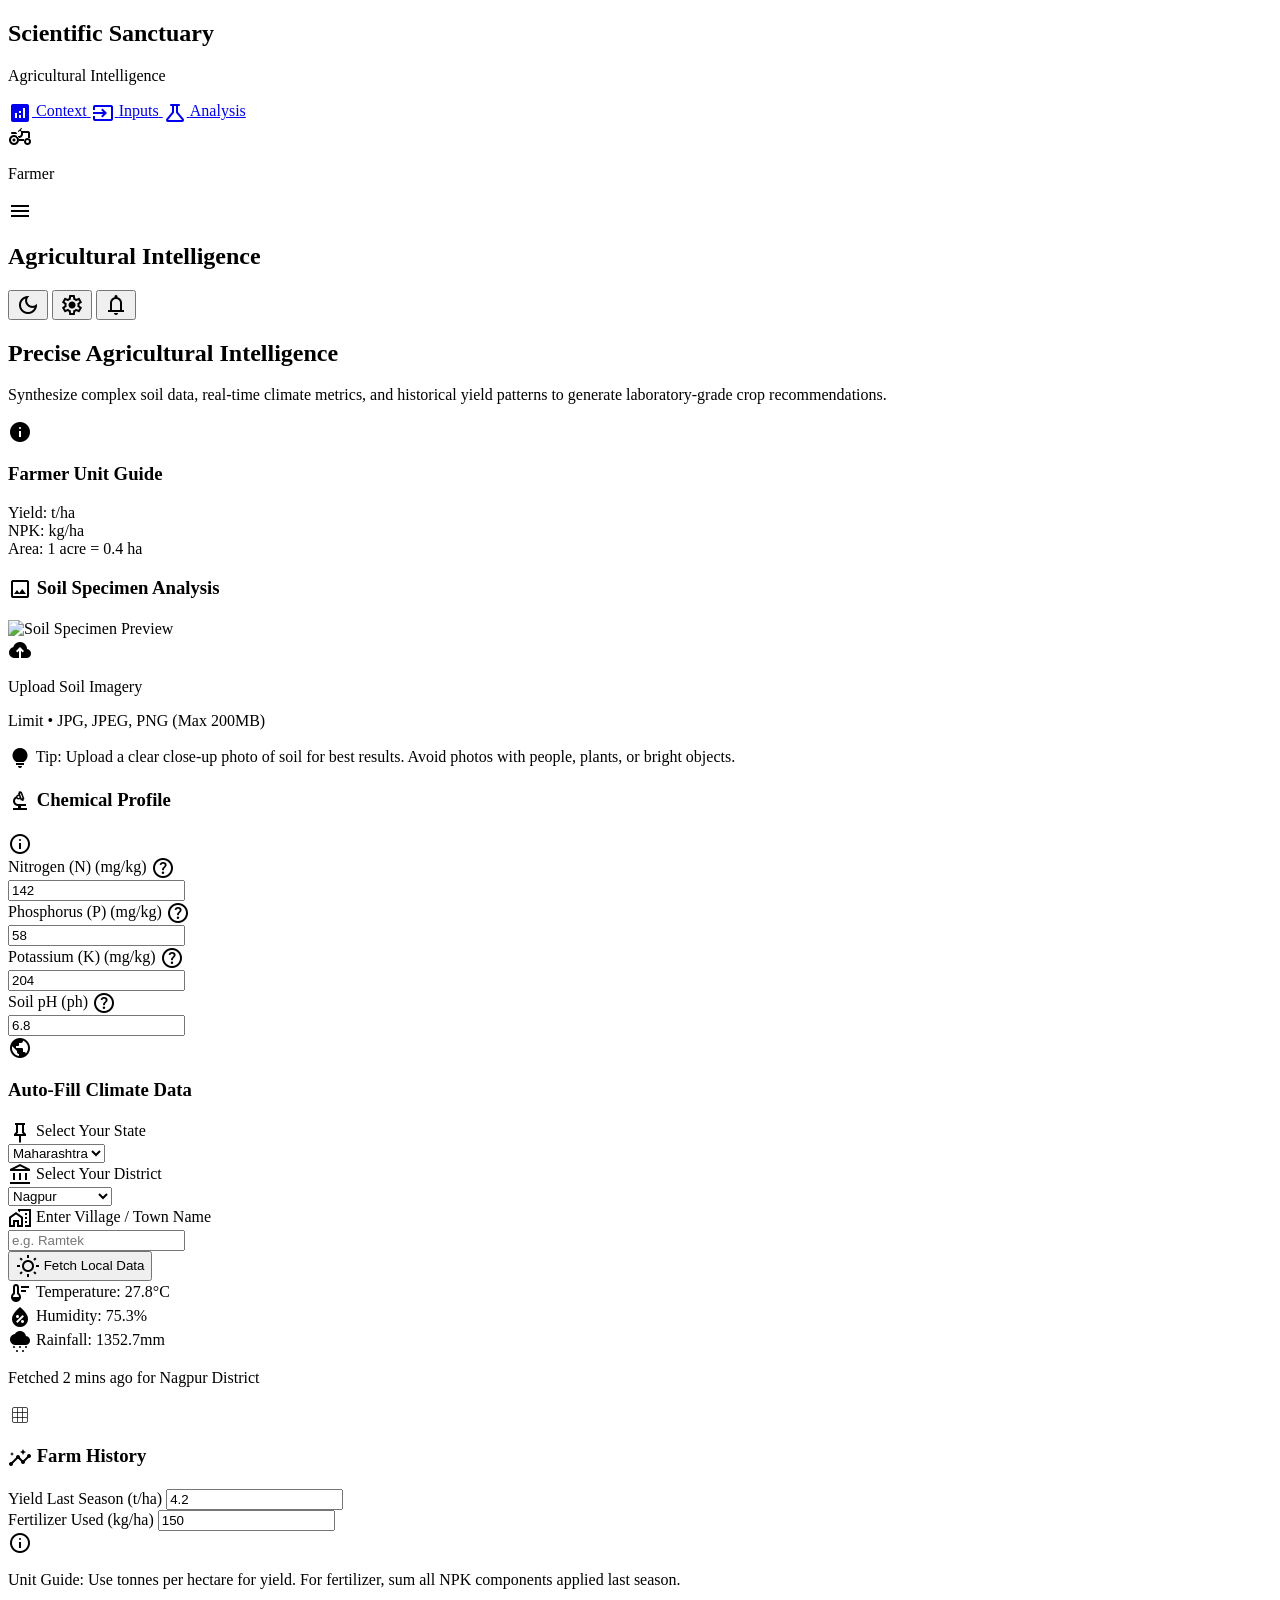
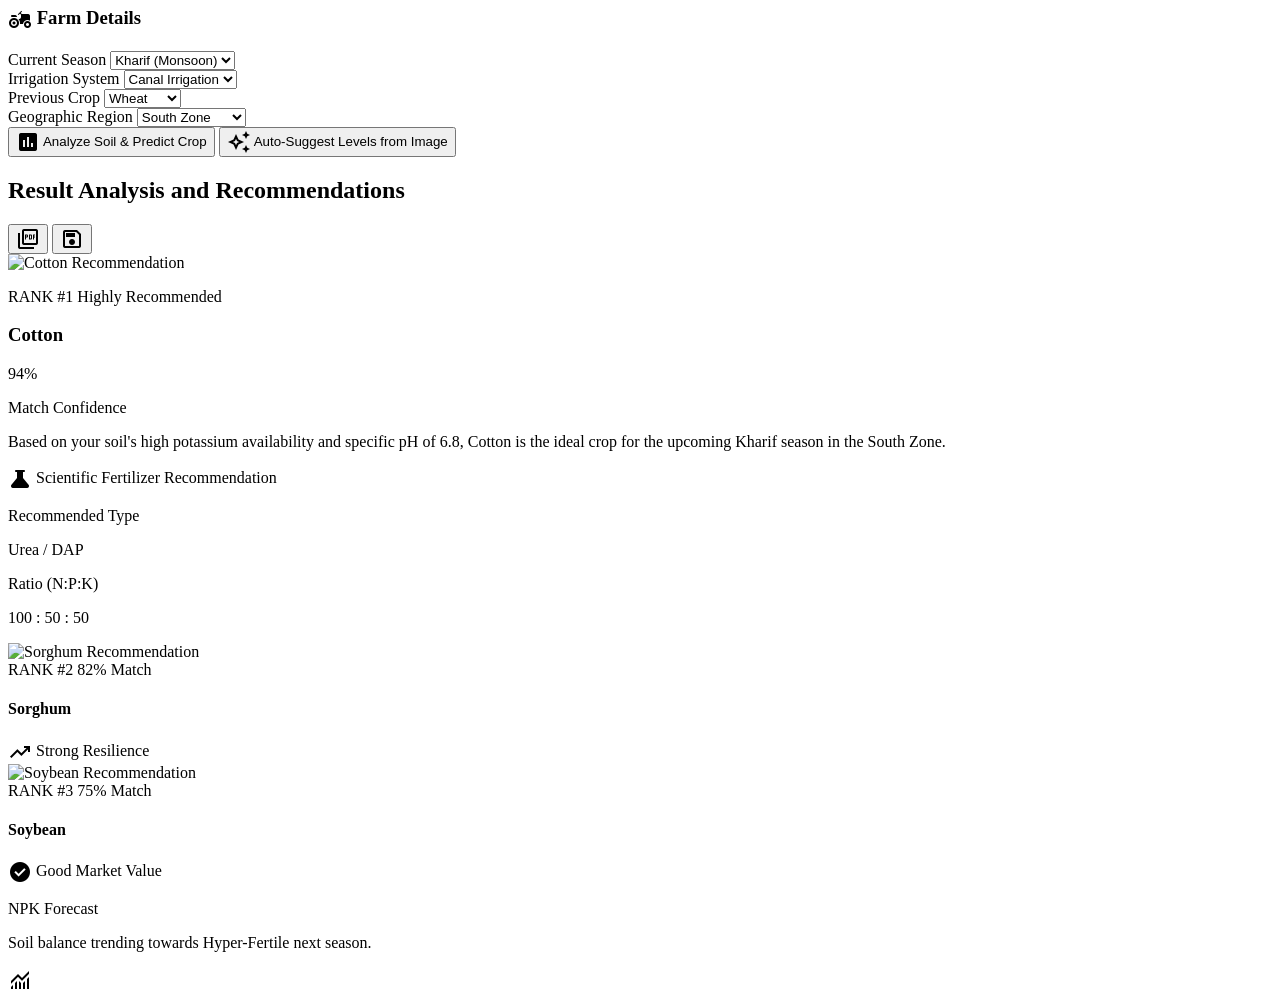
==== code.html @ 2817f1d5 "fix: header toggle and button styling" ====
<!DOCTYPE html>

<html class="light" lang="en"><head>
<meta charset="utf-8"/>
<meta content="width=device-width, initial-scale=1.0" name="viewport"/>
<title>Scientific Sanctuary | Agricultural Intelligence</title>
<!-- Fonts -->
<link href="https://fonts.googleapis.com" rel="preconnect"/>
<link crossorigin="" href="https://fonts.gstatic.com" rel="preconnect"/>
<link href="https://fonts.googleapis.com/css2?family=Manrope:wght@400;500;600;700;800&amp;family=Work+Sans:wght@300;400;500;600;700&amp;display=swap" rel="stylesheet"/>
<!-- Icons -->
<link href="https://fonts.googleapis.com/css2?family=Material+Symbols+Outlined:wght,FILL@100..700,0..1&amp;display=swap" rel="stylesheet"/>
<!-- Tailwind -->
<script src="https://cdn.tailwindcss.com?plugins=forms,container-queries"></script>
<script id="tailwind-config">
      tailwind.config = {
        darkMode: "class",
        theme: {
          extend: {
            colors: {
              "inverse-on-surface": "#f2f1ed",
              "outline-variant": "#c0c9bf",
              "on-error": "#ffffff",
              "on-tertiary-fixed": "#002113",
              "inverse-primary": "#95d5a9",
              "surface-container-highest": "#e3e2df",
              "primary-fixed-dim": "#95d5a9",
              "primary": "#004425",
              "on-primary": "#ffffff",
              "surface-bright": "#faf9f5",
              "surface-container-low": "#f5f4f0",
              "secondary": "#286b3e",
              "secondary-container": "#acf3ba",
              "tertiary-fixed-dim": "#abcfb8",
              "secondary-fixed": "#acf3ba",
              "surface-tint": "#2d6a46",
              "surface-container": "#efeeea",
              "surface-container-high": "#e9e8e4",
              "on-secondary-fixed-variant": "#075228",
              "surface-dim": "#dbdad6",
              "inverse-surface": "#30312e",
              "surface": "#F2EFE8",
              "on-error-container": "#93000a",
              "on-background": "#1b1c1a",
              "on-tertiary-fixed-variant": "#2d4d3c",
              "secondary-fixed-dim": "#91d6a0",
              "error-container": "#ffdad6",
              "on-primary-fixed-variant": "#105130",
              "background": "#F2EFE8",
              "surface-container-lowest": "#ffffff",
              "tertiary": "#214130",
              "error": "#ba1a1a",
              "on-secondary-fixed": "#00210c",
              "primary-container": "#1e5c3a",
              "outline": "#707971",
              "tertiary-container": "#385846",
              "on-tertiary-container": "#a9cdb6",
              "on-secondary-container": "#2f7144",
              "tertiary-fixed": "#c7ebd4",
              "on-primary-container": "#93d2a7",
              "on-secondary": "#ffffff",
              "on-surface": "#1b1c1a"
            },
            fontFamily: {
              "headline": ["Manrope"],
              "body": ["Work Sans"],
              "label": ["Work Sans"]
            },
            borderRadius: {"DEFAULT": "0.25rem", "lg": "0.5rem", "xl": "0.75rem", "full": "9999px"},
          },
        },
      }
    </script>
<style>
        .material-symbols-outlined {
            font-variation-settings: 'FILL' 0, 'wght' 400, 'GRAD' 0, 'opsz' 24;
            vertical-align: middle;
        }
        .glass-panel {
            background: rgba(255, 255, 255, 0.7);
            backdrop-filter: blur(20px);
        }
        /* Custom scrollbar for refined scientific look */
        ::-webkit-scrollbar { width: 6px; }
        ::-webkit-scrollbar-track { background: transparent; }
        ::-webkit-scrollbar-thumb { background: #c0c9bf; border-radius: 10px; }
        .no-scrollbar::-webkit-scrollbar { display: none; }
    </style>
</head>
<body class="bg-[#F2EFE8] font-body text-on-surface-variant selection:bg-secondary-container selection:text-on-secondary-container">
<!-- Side Navigation Shell -->
<aside class="bg-[#2a4d3a] dark:bg-[#1a1c19] h-screen w-64 fixed left-0 top-0 overflow-y-auto z-50 flex flex-col py-6 hidden md:flex border-r border-white/5">
<div class="px-6 mb-10">
<h1 class="text-lg font-extrabold text-white tracking-tight font-headline">Scientific Sanctuary</h1>
<p class="text-[10px] text-white/50 uppercase tracking-[0.2em] font-medium">Agricultural Intelligence</p>
</div>
<nav class="flex-1 space-y-1">
<a class="flex items-center gap-3 px-4 py-3 bg-[#acf3ba] text-[#2f7144] rounded-full mx-2 my-1 font-headline text-sm font-bold tracking-wide transition-transform scale-95 active:scale-90" href="#">
<span class="material-symbols-outlined" style="font-variation-settings: 'FILL' 1;">analytics</span>
<span>Context</span>
</a>
<a class="flex items-center gap-3 px-4 py-3 text-white/70 hover:text-white mx-2 my-1 font-headline text-sm font-bold tracking-wide transition-colors duration-200 hover:bg-white/10" href="#">
<span class="material-symbols-outlined">input</span>
<span>Inputs</span>
</a>
<a class="flex items-center gap-3 px-4 py-3 text-white/70 hover:text-white mx-2 my-1 font-headline text-sm font-bold tracking-wide transition-colors duration-200 hover:bg-white/10" href="#">
<span class="material-symbols-outlined">science</span>
<span>Analysis</span>
</a>
</nav>
<div class="mt-auto px-6 py-4 flex items-center gap-3 border-t border-white/10">
<div class="w-10 h-10 rounded-full flex items-center justify-center bg-secondary-container text-secondary border-2 border-secondary-container">
<span class="material-symbols-outlined">agriculture</span>
</div>
<div>
<p class="text-white text-sm font-bold">Farmer</p>
</div>
</div>
</aside>
<!-- Top AppBar Shell -->
<header class="fixed top-0 right-0 w-full md:w-[calc(100%-16rem)] z-40 bg-[#F2EFE8]/70 dark:bg-[#1b1c1a]/70 backdrop-blur-xl shadow-sm transition-all border-b border-outline-variant/10">
<div class="flex justify-between items-center px-8 py-4">
<div class="flex items-center gap-4">
<span class="material-symbols-outlined md:hidden text-primary">menu</span>
<div class="flex flex-col">
<h2 class="font-headline font-bold text-xl text-[#1e5c3a] dark:text-[#acf3ba]">Agricultural Intelligence</h2>
<span class="h-0.5 w-14 bg-[#2f7144]/60 dark:bg-[#acf3ba]/70 mt-1 rounded-full"></span>
</div>
</div>
<div class="flex items-center gap-3">
<button class="hover:bg-[#e3e2df] dark:hover:bg-[#3d3e3b] rounded-full p-2 transition-all opacity-80 hover:opacity-100" id="theme-toggle" aria-label="Toggle theme">
<span class="material-symbols-outlined text-[#1e5c3a] dark:text-[#acf3ba]" id="theme-toggle-icon">dark_mode</span>
</button>
<button class="hover:bg-[#e3e2df] dark:hover:bg-[#3d3e3b] rounded-full p-2 transition-all opacity-80 hover:opacity-100">
<span class="material-symbols-outlined text-[#1e5c3a]">settings</span>
</button>
<button class="hover:bg-[#e3e2df] dark:hover:bg-[#3d3e3b] rounded-full p-2 transition-all opacity-80 hover:opacity-100">
<span class="material-symbols-outlined text-[#1e5c3a]">notifications</span>
</button>
</div>
</div>
<!-- Progress Stepper -->
<div class="h-1 bg-surface-container-highest w-full overflow-hidden">
<div class="h-full bg-primary w-2/3 transition-all duration-1000"></div>
</div>
</header>
<!-- Main Content Well -->
<main class="pt-24 pb-12 ml-0 md:ml-64 min-h-screen px-4 md:px-8 bg-[#F2EFE8]">
<!-- Hero Header -->
<section class="mb-12 relative flex flex-col md:flex-row justify-between items-start gap-6">
<div class="max-w-2xl">
<h1 class="font-headline text-4xl md:text-5xl font-extrabold text-primary tracking-tight leading-tight mb-4">
                Precise Agricultural Intelligence
            </h1>
<p class="text-on-surface-variant text-lg font-light leading-relaxed max-w-xl">
                Synthesize complex soil data, real-time climate metrics, and historical yield patterns to generate laboratory-grade crop recommendations.
            </p>
</div>
<!-- Farmer Unit Guide Info Card -->
<div class="bg-surface-container-lowest p-5 rounded-xl border border-outline-variant/10 shadow-sm w-full md:w-64">
<div class="flex items-center gap-2 mb-3">
<span class="material-symbols-outlined text-blue-700 text-xl" style="font-variation-settings: 'FILL' 1;">info</span>
<h3 class="font-headline font-black text-xs uppercase tracking-wider text-blue-900 dark:text-blue-200 leading-tight">Farmer Unit Guide</h3>
</div>
<div class="space-y-2 text-[11px]">
<div class="flex justify-between border-b border-blue-900/10 pb-1">
<span class="text-blue-900 dark:text-blue-200 font-extrabold">Yield:</span>
<span class="text-blue-800/80 dark:text-blue-200/80 font-bold">t/ha</span>
</div>
<div class="flex justify-between border-b border-blue-900/10 pb-1">
<span class="text-blue-900 dark:text-blue-200 font-extrabold">NPK:</span>
<span class="text-blue-800/80 dark:text-blue-200/80 font-bold">kg/ha</span>
</div>
<div class="flex justify-between">
<span class="text-blue-900 dark:text-blue-200 font-extrabold">Area:</span>
<span class="text-blue-800/80 dark:text-blue-200/80 font-bold whitespace-nowrap">1 acre = 0.4 ha</span>
</div>
</div>
</div>
</section>
<!-- Input Section: Two Column Grid -->
<div class="grid grid-cols-1 lg:grid-cols-2 gap-8 mb-12">
<!-- Card 1: Soil Image Upload -->
<div class="bg-surface-container-high rounded-xl p-8 transition-all hover:shadow-md border border-outline-variant/10 flex flex-col">
<div class="flex justify-between items-center mb-6">
<h3 class="font-headline font-extrabold text-2xl text-on-surface flex items-center gap-3">
<span class="material-symbols-outlined text-primary text-3xl">image</span> Soil Specimen Analysis
                </h3>
</div>
<div class="relative group cursor-pointer border-2 border-dashed border-outline-variant rounded-xl overflow-hidden aspect-video bg-surface-container flex flex-col items-center justify-center transition-all hover:border-primary hover:bg-surface-container-highest mb-6">
<img alt="Soil Specimen Preview" class="absolute inset-0 w-full h-full object-cover opacity-80 group-hover:scale-105 transition-transform duration-700" data-alt="high resolution macro texture of rich dark fertile loam soil with organic plant matter" src="https://lh3.googleusercontent.com/aida-public/[base64]"/>
<div class="relative z-10 text-center glass-panel p-6 rounded-xl shadow-lg border border-white/40">
<span class="material-symbols-outlined text-4xl text-primary mb-2" style="font-variation-settings: 'FILL' 1;">cloud_upload</span>
<p class="text-on-surface font-bold">Upload Soil Imagery</p>
<p class="text-on-surface-variant text-xs mt-1 font-medium">Limit • JPG, JPEG, PNG (Max 200MB)</p>
</div>
</div>
<div class="bg-surface-container-high/50 p-4 rounded-lg border border-outline-variant/20">
<p class="text-xs text-on-surface-variant leading-relaxed">
<span class="inline-flex items-center gap-1 font-bold"><span class="material-symbols-outlined text-primary text-base" style="font-variation-settings: 'FILL' 1;">lightbulb</span> Tip:</span> Upload a clear close-up photo of soil for best results. Avoid photos with people, plants, or bright objects.
                </p>
</div>
</div>
<!-- Card 2: Soil Chemical Properties -->
<div class="bg-surface-container-high rounded-xl p-8 transition-all hover:shadow-md border border-outline-variant/10">
<div class="flex justify-between items-center mb-6">
<h3 class="font-headline font-extrabold text-2xl text-on-surface flex items-center gap-3">
<span class="material-symbols-outlined text-primary text-3xl">biotech</span> Chemical Profile
                </h3>
<span class="material-symbols-outlined text-on-surface-variant/40 hover:text-primary cursor-help">info</span>
</div>
<div class="grid grid-cols-2 gap-x-6 gap-y-6">
<!-- Nitrogen -->
<div class="space-y-2">
<div class="flex items-center gap-1">
<label class="text-[10px] font-black uppercase tracking-widest text-on-surface-variant">Nitrogen (N) <span class="text-[9px] lowercase font-bold">(mg/kg)</span></label>
<span class="material-symbols-outlined text-[14px] text-on-surface-variant/40 cursor-help">help_outline</span>
</div>
<input class="w-full bg-surface-container-lowest border-none rounded-lg px-3 py-2 text-sm focus:ring-2 focus:ring-primary font-bold text-on-surface shadow-sm" placeholder="Enter N value" type="number" value="142"/>
<div class="h-1 w-full bg-surface-container-highest rounded-full overflow-hidden flex">
<div class="h-full bg-red-400 w-1/4"></div>
<div class="h-full bg-green-500 w-1/2"></div>
<div class="h-full bg-red-400 w-1/4"></div>
</div>
</div>
<!-- Phosphorus -->
<div class="space-y-2">
<div class="flex items-center gap-1">
<label class="text-[10px] font-black uppercase tracking-widest text-on-surface-variant">Phosphorus (P) <span class="text-[9px] lowercase font-bold">(mg/kg)</span></label>
<span class="material-symbols-outlined text-[14px] text-on-surface-variant/40 cursor-help">help_outline</span>
</div>
<input class="w-full bg-surface-container-lowest border-none rounded-lg px-3 py-2 text-sm focus:ring-2 focus:ring-primary font-bold text-on-surface shadow-sm" placeholder="Enter P value" type="number" value="58"/>
<div class="h-1 w-full bg-surface-container-highest rounded-full overflow-hidden flex">
<div class="h-full bg-red-400 w-1/3"></div>
<div class="h-full bg-green-500 w-2/3"></div>
</div>
</div>
<!-- Potassium -->
<div class="space-y-2">
<div class="flex items-center gap-1">
<label class="text-[10px] font-black uppercase tracking-widest text-on-surface-variant">Potassium (K) <span class="text-[9px] lowercase font-bold">(mg/kg)</span></label>
<span class="material-symbols-outlined text-[14px] text-on-surface-variant/40 cursor-help">help_outline</span>
</div>
<input class="w-full bg-surface-container-lowest border-none rounded-lg px-3 py-2 text-sm focus:ring-2 focus:ring-primary font-bold text-on-surface shadow-sm" placeholder="Enter K value" type="number" value="204"/>
<div class="h-1 w-full bg-surface-container-highest rounded-full overflow-hidden flex">
<div class="h-full bg-red-400 w-1/5"></div>
<div class="h-full bg-green-500 w-4/5"></div>
</div>
</div>
<!-- pH Value -->
<div class="space-y-2">
<div class="flex items-center gap-1">
<label class="text-[10px] font-black uppercase tracking-widest text-on-surface-variant">Soil pH <span class="text-[9px] lowercase font-bold">(ph)</span></label>
<span class="material-symbols-outlined text-[14px] text-on-surface-variant/40 cursor-help">help_outline</span>
</div>
<input class="w-full bg-surface-container-lowest border-none rounded-lg px-3 py-2 text-sm focus:ring-2 focus:ring-primary font-bold text-on-surface shadow-sm" placeholder="Enter pH value" step="0.1" type="number" value="6.8"/>
<div class="h-1 w-full bg-surface-container-highest rounded-full overflow-hidden flex">
<div class="h-full bg-red-400 w-1/4"></div>
<div class="h-full bg-green-500 w-2/4"></div>
<div class="h-full bg-red-400 w-1/4"></div>
</div>
</div>
</div>
</div>
</div>
<!-- Environmental Conditions Section (Full Width) -->
<section class="bg-surface-container-high rounded-xl p-8 mb-12 relative overflow-hidden shadow-sm border border-outline-variant/10">
<div class="relative z-10">
<div class="flex items-center gap-3 mb-8">
<span class="material-symbols-outlined text-primary text-3xl">public</span>
<h3 class="font-headline font-extrabold text-2xl text-on-surface">Auto-Fill Climate Data</h3>
</div>
<div class="grid grid-cols-1 md:grid-cols-4 gap-6 mb-8">
<!-- State Select -->
<div class="space-y-2">
<div class="flex items-center gap-2 mb-1">
<span class="material-symbols-outlined text-primary text-lg">push_pin</span>
<label class="text-sm font-bold text-on-surface">Select Your State</label>
</div>
<select class="w-full bg-surface-container-lowest border-none rounded-lg px-4 py-3 text-sm font-bold focus:ring-2 focus:ring-primary shadow-sm">
<option>Maharashtra</option>
<option>California</option>
</select>
</div>
<!-- District Select -->
<div class="space-y-2">
<div class="flex items-center gap-2 mb-1">
<span class="material-symbols-outlined text-primary text-lg">account_balance</span>
<label class="text-sm font-bold text-on-surface">Select Your District</label>
</div>
<select class="w-full bg-surface-container-lowest border-none rounded-lg px-4 py-3 text-sm font-bold focus:ring-2 focus:ring-primary shadow-sm">
<option>Nagpur</option>
<option>Central Valley</option>
</select>
</div>
<!-- Village Input -->
<div class="space-y-2">
<div class="flex items-center gap-2 mb-1">
<span class="material-symbols-outlined text-primary text-lg">home_work</span>
<label class="text-sm font-bold text-on-surface">Enter Village / Town Name</label>
</div>
<input class="w-full bg-surface-container-lowest border-none rounded-lg px-4 py-3 text-sm font-bold focus:ring-2 focus:ring-primary shadow-sm" placeholder="e.g. Ramtek" type="text"/>
</div>
<!-- Fetch Button -->
<div class="flex items-end">
<button class="w-full bg-secondary text-white h-[46px] rounded-lg font-bold text-sm flex items-center justify-center gap-2 hover:bg-primary transition-all hover:shadow-lg active:scale-95">
<span class="material-symbols-outlined text-lg">wb_sunny</span>
                        Fetch Local Data
                    </button>
</div>
</div>
<!-- Climate Pills Row -->
<div class="flex flex-wrap gap-4">
<div class="bg-surface-container-lowest flex items-center gap-3 px-6 py-3 rounded-full border border-outline-variant/10 shadow-sm">
<span class="material-symbols-outlined text-secondary text-lg" style="font-variation-settings: 'FILL' 1;">thermostat</span>
<span class="text-xs font-black uppercase tracking-widest">Temperature:</span>
<span class="font-headline font-extrabold text-on-surface">27.8°C</span>
</div>
<div class="bg-surface-container-lowest flex items-center gap-3 px-6 py-3 rounded-full border border-outline-variant/10 shadow-sm">
<span class="material-symbols-outlined text-primary text-lg" style="font-variation-settings: 'FILL' 1;">humidity_percentage</span>
<span class="text-xs font-black uppercase tracking-widest">Humidity:</span>
<span class="font-headline font-extrabold text-on-surface">75.3%</span>
</div>
<div class="bg-surface-container-lowest flex items-center gap-3 px-6 py-3 rounded-full border border-outline-variant/10 shadow-sm">
<span class="material-symbols-outlined text-blue-500 text-lg" style="font-variation-settings: 'FILL' 1;">cloudy_snowing</span>
<span class="text-xs font-black uppercase tracking-widest">Rainfall:</span>
<span class="font-headline font-extrabold text-on-surface">1352.7mm</span>
</div>
<p class="text-xs text-on-surface-variant/70 self-center italic font-medium">Fetched 2 mins ago for Nagpur District</p>
</div>
</div>
<!-- Subtle background "scientific" texture -->
<div class="absolute right-[-10%] top-[-20%] opacity-5 pointer-events-none">
<span class="material-symbols-outlined text-[300px]" style="font-variation-settings: 'wght' 100;">grid_on</span>
</div>
</section>
<!-- Farm History & Details -->
<div class="grid grid-cols-1 lg:grid-cols-2 gap-8 mb-12">
<!-- Farm History -->
<div class="bg-surface-container-high rounded-xl p-8 border border-outline-variant/10 shadow-sm">
<h3 class="font-headline font-extrabold text-2xl text-on-surface mb-6 flex items-center gap-3">
<span class="material-symbols-outlined text-primary text-3xl" style="font-variation-settings: 'FILL' 1;">insights</span> Farm History
            </h3>
<div class="space-y-6">
<div class="grid grid-cols-1 gap-4">
<div class="space-y-2">
<label class="text-[10px] font-black uppercase text-on-surface-variant/70">Yield Last Season (t/ha)</label>
<input class="w-full bg-surface-container-lowest border-none rounded-lg px-4 py-3 text-sm focus:ring-2 focus:ring-primary font-bold text-on-surface shadow-sm" placeholder="Enter yield" type="number" value="4.2"/>
</div>
<div class="space-y-2">
<label class="text-[10px] font-black uppercase text-on-surface-variant/70">Fertilizer Used (kg/ha)</label>
<input class="w-full bg-surface-container-lowest border-none rounded-lg px-4 py-3 text-sm focus:ring-2 focus:ring-primary font-bold text-on-surface shadow-sm" placeholder="Enter fertilizer amount" type="number" value="150"/>
</div>
</div>
<div class="bg-blue-50 dark:bg-blue-900/10 p-5 rounded-lg flex items-start gap-3 border border-blue-100">
<span class="material-symbols-outlined text-blue-600">info</span>
<div>
<p class="text-sm text-blue-800/80 dark:text-blue-200/60 leading-relaxed font-medium"><span class="font-black">Unit Guide:</span> Use tonnes per hectare for yield. For fertilizer, sum all NPK components applied last season.</p>
</div>
</div>
</div>
</div>
<!-- Farm Details -->
<div class="bg-surface-container-high rounded-xl p-8 border border-outline-variant/10 shadow-sm">
<h3 class="font-headline font-extrabold text-2xl text-on-surface mb-6 flex items-center gap-3">
<span class="material-symbols-outlined text-primary text-3xl" style="font-variation-settings: 'FILL' 1;">agriculture</span> Farm Details
            </h3>
<div class="grid grid-cols-1 gap-6">
<div class="space-y-2">
<label class="text-[10px] font-black uppercase text-on-surface-variant/70">Current Season</label>
<select class="w-full bg-surface-container-lowest border-none rounded-lg px-4 py-3 text-sm focus:ring-2 focus:ring-primary font-bold shadow-sm">
<option>Kharif (Monsoon)</option>
<option>Rabi (Winter)</option>
<option>Zaid (Summer)</option>
</select>
</div>
<div class="space-y-2">
<label class="text-[10px] font-black uppercase text-on-surface-variant/70">Irrigation System</label>
<select class="w-full bg-surface-container-lowest border-none rounded-lg px-4 py-3 text-sm focus:ring-2 focus:ring-primary font-bold shadow-sm">
<option>Canal Irrigation</option>
<option>Drip Irrigation</option>
<option>Sprinkler</option>
<option>Rain-fed</option>
</select>
</div>
<div class="space-y-2">
<label class="text-[10px] font-black uppercase text-on-surface-variant/70">Previous Crop</label>
<select class="w-full bg-surface-container-lowest border-none rounded-lg px-4 py-3 text-sm focus:ring-2 focus:ring-primary font-bold shadow-sm">
<option>Wheat</option>
<option>Legumes</option>
<option>Maize</option>
</select>
</div>
<div class="space-y-2">
<label class="text-[10px] font-black uppercase text-on-surface-variant/70">Geographic Region</label>
<select class="w-full bg-surface-container-lowest border-none rounded-lg px-4 py-3 text-sm focus:ring-2 focus:ring-primary font-bold shadow-sm">
<option>South Zone</option>
<option>Arid Highlands</option>
<option>River Basin</option>
<option>Coastal Plain</option>
</select>
</div>
</div>
</div>
</div>
<!-- Action Row -->
<div class="flex flex-col md:flex-row gap-4 mb-16">
<button class="flex-1 bg-secondary text-white h-14 rounded-xl font-headline font-extrabold text-base flex items-center justify-center gap-3 shadow-lg hover:bg-primary transition-all hover:-translate-y-1 active:scale-95">
<span class="material-symbols-outlined text-2xl" style="font-variation-settings: 'FILL' 1;">assessment</span>
            Analyze Soil &amp; Predict Crop
        </button>
<button class="md:w-1/3 border-2 border-secondary/30 text-on-surface-variant h-14 rounded-xl font-headline font-extrabold text-base flex items-center justify-center gap-3 hover:bg-secondary/10 transition-all active:scale-95 bg-surface-container-lowest shadow-sm">
<span class="material-symbols-outlined text-2xl">auto_awesome</span>
            Auto-Suggest Levels from Image
        </button>
</div>
<!-- Results Section -->
<section class="mt-20">
<div class="flex items-center gap-4 mb-10 overflow-hidden">
<h1 class="text-xl md:text-2xl font-black uppercase tracking-[0.15em] text-[#004425] whitespace-nowrap">Result Analysis and Recommendations</h1>
<div class="h-px bg-outline-variant/30 w-full"></div>
<div class="flex gap-2 shrink-0">
<button class="p-2 hover:bg-surface-container-highest rounded-lg transition-colors"><span class="material-symbols-outlined text-primary">picture_as_pdf</span></button>
<button class="p-2 hover:bg-surface-container-highest rounded-lg transition-colors"><span class="material-symbols-outlined text-primary">save</span></button>
</div>
</div>
<div class="grid grid-cols-1 lg:grid-cols-3 gap-8 items-start">
<!-- Rank #1 Hero Card -->
<div class="lg:col-span-2 bg-surface-container-lowest rounded-2xl overflow-hidden shadow-sm border border-outline-variant/10 flex flex-col md:flex-row h-full">
<div class="md:w-5/12 relative group">
<img alt="Cotton Recommendation" class="w-full h-full object-cover transition-transform duration-1000 group-hover:scale-110" data-alt="expansive field of blooming cotton plants with white bolls under a clear blue sky" src="https://lh3.googleusercontent.com/aida-public/[base64]"/>
</div>
<div class="md:w-7/12 p-8 flex flex-col">
<div class="flex justify-between items-start mb-6">
<div>
<p class="text-[11px] font-black text-[#004425] uppercase tracking-widest mb-1">RANK #1 Highly Recommended</p>
<h3 class="text-on-surface font-headline text-5xl font-black">Cotton</h3>
</div>
<div class="bg-[#d3e3fd]/40 px-4 py-3 rounded-xl flex flex-col items-center">
<p class="text-3xl font-black text-primary">94%</p>
<p class="text-[8px] font-black uppercase tracking-tighter text-primary">Match Confidence</p>
</div>
</div>
<p class="text-on-surface-variant text-sm leading-relaxed mb-8 font-medium">
                        Based on your soil's high potassium availability and specific pH of 6.8, Cotton is the ideal crop for the upcoming Kharif season in the South Zone.
                    </p>
<div class="bg-surface-container p-6 rounded-xl border border-outline-variant/20">
<p class="font-headline font-extrabold text-xs text-on-surface mb-4 flex items-center gap-2">
<span class="material-symbols-outlined text-primary text-xl" style="font-variation-settings: 'FILL' 1;">science</span> Scientific Fertilizer Recommendation
                        </p>
<div class="grid grid-cols-2 gap-4">
<div>
<p class="text-[9px] font-black uppercase text-on-surface-variant/60 mb-1">Recommended Type</p>
<p class="text-sm font-black text-on-surface">Urea / DAP</p>
</div>
<div>
<p class="text-[9px] font-black uppercase text-on-surface-variant/60 mb-1">Ratio (N:P:K)</p>
<p class="text-sm font-black text-on-surface">100 : 50 : 50</p>
</div>
</div>
</div>
</div>
</div>
<!-- Side Mini Cards (Rank #2 & #3) -->
<div class="flex flex-col gap-6 h-full">
<!-- Rank #2 -->
<div class="bg-[#f0f9ff] rounded-2xl p-6 border border-blue-100 flex gap-4 transition-all hover:shadow-xl group cursor-pointer">
<div class="w-24 h-24 rounded-xl overflow-hidden flex-shrink-0">
<img alt="Sorghum Recommendation" class="w-full h-full object-cover group-hover:scale-110 transition-transform duration-500" data-alt="close-up of golden maize corn on the cob ripening in a field" src="https://lh3.googleusercontent.com/aida-public/[base64]"/>
</div>
<div class="flex flex-col justify-center">
<div class="flex justify-between items-center w-full mb-1">
<span class="text-[11px] font-black text-blue-900 uppercase tracking-widest">RANK #2</span>
<span class="text-[9px] font-black text-blue-600 bg-blue-100/50 px-1 rounded">82% Match</span>
</div>
<h4 class="font-headline font-extrabold text-xl text-blue-900/80 mb-2">Sorghum</h4>
<div class="flex items-center gap-1">
<span class="material-symbols-outlined text-[12px] text-on-surface-variant">trending_up</span>
<span class="text-[10px] text-on-surface-variant font-black">Strong Resilience</span>
</div>
</div>
</div>
<!-- Rank #3 -->
<div class="bg-[#f0fdf4] rounded-2xl p-6 border border-green-100 flex gap-4 transition-all hover:shadow-xl group cursor-pointer">
<div class="w-24 h-24 rounded-xl overflow-hidden flex-shrink-0">
<img alt="Soybean Recommendation" class="w-full h-full object-cover group-hover:scale-110 transition-transform duration-500" data-alt="close up of growing soybeans in a lush green agricultural field" src="https://lh3.googleusercontent.com/aida-public/[base64]"/>
</div>
<div class="flex flex-col justify-center">
<div class="flex justify-between items-center w-full mb-1">
<span class="text-[11px] font-black text-green-900 uppercase tracking-widest">RANK #3</span>
<span class="text-[9px] font-black text-green-700 bg-green-100/50 px-1 rounded">75% Match</span>
</div>
<h4 class="font-headline font-extrabold text-xl text-green-900/80 mb-2">Soybean</h4>
<div class="flex items-center gap-1">
<span class="material-symbols-outlined text-[12px] text-green-600" style="font-variation-settings: 'FILL' 1;">check_circle</span>
<span class="text-[10px] text-on-surface-variant font-black">Good Market Value</span>
</div>
</div>
</div>
<!-- Mini NPK Trend Card -->
<div class="mt-auto bg-[#004425] text-white p-6 rounded-2xl flex items-center justify-between shadow-lg">
<div>
<p class="text-[10px] font-black uppercase tracking-widest text-white/60 mb-1">NPK Forecast</p>
<p class="text-sm font-black leading-tight">Soil balance trending towards <span class="text-[#acf3ba] underline">Hyper-Fertile</span> next season.</p>
</div>
<span class="material-symbols-outlined text-4xl text-[#acf3ba]">monitoring</span>
</div>
</div>
</div>
</section>
</main>
<script>
      (function () {
        const root = document.documentElement;
        const toggle = document.getElementById("theme-toggle");
        const icon = document.getElementById("theme-toggle-icon");

        function syncIcon() {
          const isDark = root.classList.contains("dark");
          icon.textContent = isDark ? "light_mode" : "dark_mode";
        }

        toggle.addEventListener("click", function () {
          root.classList.toggle("dark");
          syncIcon();
        });

        syncIcon();
      })();
    </script>
</body></html>
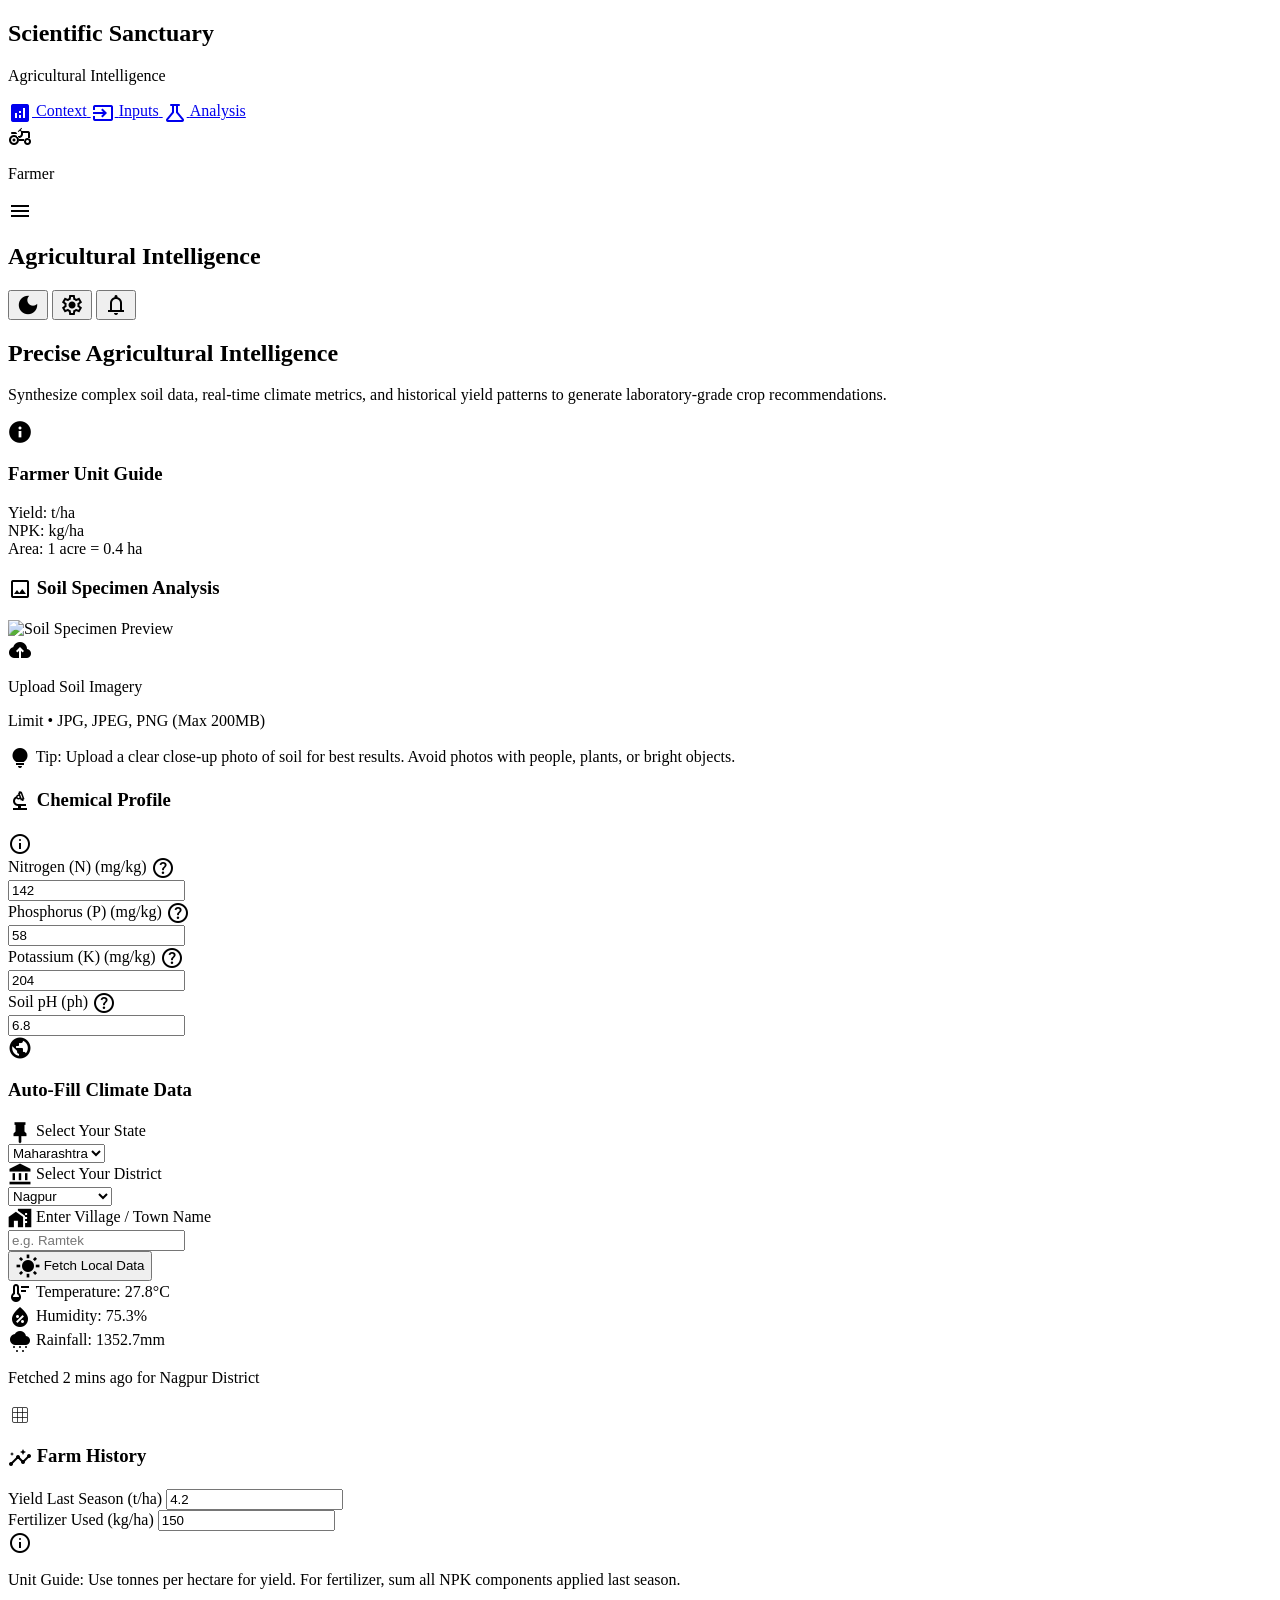
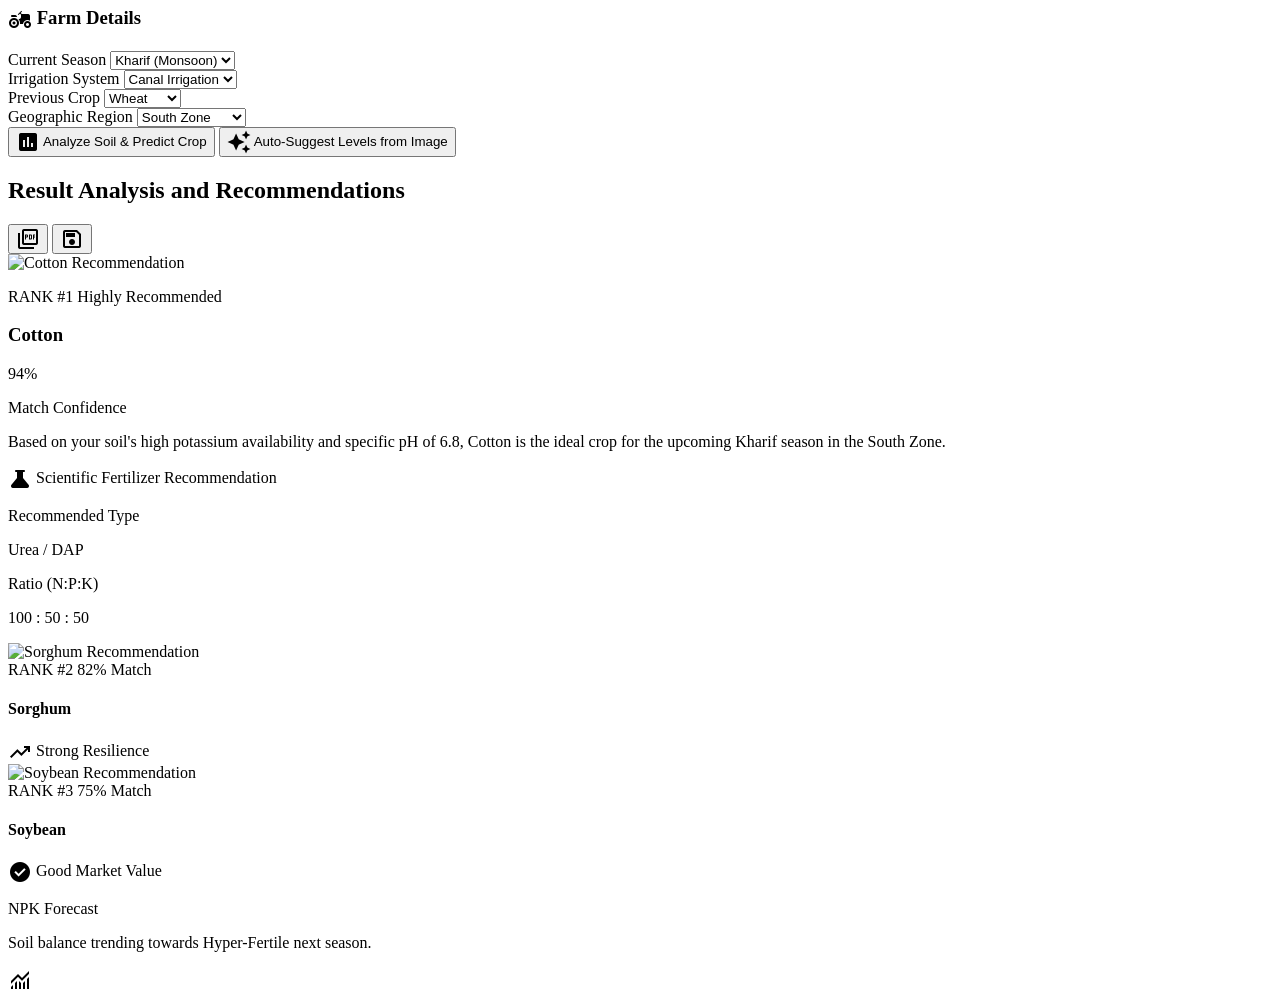
==== commit 92cf7e5a: "Update UI theme toggle and add Streamlit Cloud deployment config" ====
--- a/code.html
+++ b/code.html
@@ -59,7 +59,8 @@
               "tertiary-fixed": "#c7ebd4",
               "on-primary-container": "#93d2a7",
               "on-secondary": "#ffffff",
-              "on-surface": "#1b1c1a"
+              "on-surface": "#1b1c1a",
+              "on-surface-variant": "#404943"
             },
             fontFamily: {
               "headline": ["Manrope"],
@@ -128,8 +129,8 @@
 </div>
 </div>
 <div class="flex items-center gap-3">
-<button class="hover:bg-[#e3e2df] dark:hover:bg-[#3d3e3b] rounded-full p-2 transition-all opacity-80 hover:opacity-100" id="theme-toggle" aria-label="Toggle theme">
-<span class="material-symbols-outlined text-[#1e5c3a] dark:text-[#acf3ba]" id="theme-toggle-icon">dark_mode</span>
+<button class="bg-[#e3e2df] dark:bg-[#3d3e3b] hover:bg-[#d7d7d3] dark:hover:bg-[#4a4b48] rounded-full p-2.5 transition-all opacity-95 hover:opacity-100 border border-outline-variant/40" id="theme-toggle" aria-label="Toggle theme" title="Toggle theme">
+<span class="material-symbols-outlined text-[#1e5c3a] dark:text-[#acf3ba]" id="theme-toggle-icon" style="font-variation-settings: 'FILL' 1, 'wght' 600, 'GRAD' 0, 'opsz' 24;">dark_mode</span>
 </button>
 <button class="hover:bg-[#e3e2df] dark:hover:bg-[#3d3e3b] rounded-full p-2 transition-all opacity-80 hover:opacity-100">
 <span class="material-symbols-outlined text-[#1e5c3a]">settings</span>
@@ -149,7 +150,7 @@
 <!-- Hero Header -->
 <section class="mb-12 relative flex flex-col md:flex-row justify-between items-start gap-6">
 <div class="max-w-2xl">
-<h1 class="font-headline text-4xl md:text-5xl font-extrabold text-primary tracking-tight leading-tight mb-4">
+<h1 class="font-headline text-4xl md:text-6xl font-black text-primary tracking-tight leading-tight mb-4">
                 Precise Agricultural Intelligence
             </h1>
 <p class="text-on-surface-variant text-lg font-light leading-relaxed max-w-xl">
@@ -159,21 +160,21 @@
 <!-- Farmer Unit Guide Info Card -->
 <div class="bg-surface-container-lowest p-5 rounded-xl border border-outline-variant/10 shadow-sm w-full md:w-64">
 <div class="flex items-center gap-2 mb-3">
-<span class="material-symbols-outlined text-blue-700 text-xl" style="font-variation-settings: 'FILL' 1;">info</span>
-<h3 class="font-headline font-black text-xs uppercase tracking-wider text-blue-900 dark:text-blue-200 leading-tight">Farmer Unit Guide</h3>
+<span class="material-symbols-outlined text-blue-700 text-xl" style="font-variation-settings: 'FILL' 1, 'wght' 700;">info</span>
+<h3 class="font-headline font-black text-[11px] uppercase tracking-wider text-blue-900 dark:text-blue-200 leading-tight">Farmer Unit Guide</h3>
 </div>
 <div class="space-y-2 text-[11px]">
 <div class="flex justify-between border-b border-blue-900/10 pb-1">
 <span class="text-blue-900 dark:text-blue-200 font-extrabold">Yield:</span>
-<span class="text-blue-800/80 dark:text-blue-200/80 font-bold">t/ha</span>
+<span class="text-blue-800/80 dark:text-blue-200/80 font-extrabold">t/ha</span>
 </div>
 <div class="flex justify-between border-b border-blue-900/10 pb-1">
 <span class="text-blue-900 dark:text-blue-200 font-extrabold">NPK:</span>
-<span class="text-blue-800/80 dark:text-blue-200/80 font-bold">kg/ha</span>
+<span class="text-blue-800/80 dark:text-blue-200/80 font-extrabold">kg/ha</span>
 </div>
 <div class="flex justify-between">
 <span class="text-blue-900 dark:text-blue-200 font-extrabold">Area:</span>
-<span class="text-blue-800/80 dark:text-blue-200/80 font-bold whitespace-nowrap">1 acre = 0.4 ha</span>
+<span class="text-blue-800/80 dark:text-blue-200/80 font-extrabold whitespace-nowrap">1 acre = 0.4 ha</span>
 </div>
 </div>
 </div>
@@ -183,7 +184,7 @@
 <!-- Card 1: Soil Image Upload -->
 <div class="bg-surface-container-high rounded-xl p-8 transition-all hover:shadow-md border border-outline-variant/10 flex flex-col">
 <div class="flex justify-between items-center mb-6">
-<h3 class="font-headline font-extrabold text-2xl text-on-surface flex items-center gap-3">
+<h3 class="font-headline font-black text-3xl text-on-surface flex items-center gap-3">
 <span class="material-symbols-outlined text-primary text-3xl">image</span> Soil Specimen Analysis
                 </h3>
 </div>
@@ -204,7 +205,7 @@
 <!-- Card 2: Soil Chemical Properties -->
 <div class="bg-surface-container-high rounded-xl p-8 transition-all hover:shadow-md border border-outline-variant/10">
 <div class="flex justify-between items-center mb-6">
-<h3 class="font-headline font-extrabold text-2xl text-on-surface flex items-center gap-3">
+<h3 class="font-headline font-black text-3xl text-on-surface flex items-center gap-3">
 <span class="material-symbols-outlined text-primary text-3xl">biotech</span> Chemical Profile
                 </h3>
 <span class="material-symbols-outlined text-on-surface-variant/40 hover:text-primary cursor-help">info</span>
@@ -267,15 +268,15 @@
 <section class="bg-surface-container-high rounded-xl p-8 mb-12 relative overflow-hidden shadow-sm border border-outline-variant/10">
 <div class="relative z-10">
 <div class="flex items-center gap-3 mb-8">
-<span class="material-symbols-outlined text-primary text-3xl">public</span>
-<h3 class="font-headline font-extrabold text-2xl text-on-surface">Auto-Fill Climate Data</h3>
+<span class="material-symbols-outlined text-primary text-3xl" style="font-variation-settings: 'FILL' 1, 'wght' 600;">public</span>
+<h3 class="font-headline font-black text-4xl text-on-surface">Auto-Fill Climate Data</h3>
 </div>
 <div class="grid grid-cols-1 md:grid-cols-4 gap-6 mb-8">
 <!-- State Select -->
 <div class="space-y-2">
 <div class="flex items-center gap-2 mb-1">
-<span class="material-symbols-outlined text-primary text-lg">push_pin</span>
-<label class="text-sm font-bold text-on-surface">Select Your State</label>
+<span class="material-symbols-outlined text-primary text-lg" style="font-variation-settings: 'FILL' 1, 'wght' 600;">push_pin</span>
+<label class="text-sm font-extrabold text-on-surface">Select Your State</label>
 </div>
 <select class="w-full bg-surface-container-lowest border-none rounded-lg px-4 py-3 text-sm font-bold focus:ring-2 focus:ring-primary shadow-sm">
 <option>Maharashtra</option>
@@ -285,8 +286,8 @@
 <!-- District Select -->
 <div class="space-y-2">
 <div class="flex items-center gap-2 mb-1">
-<span class="material-symbols-outlined text-primary text-lg">account_balance</span>
-<label class="text-sm font-bold text-on-surface">Select Your District</label>
+<span class="material-symbols-outlined text-primary text-lg" style="font-variation-settings: 'FILL' 1, 'wght' 600;">account_balance</span>
+<label class="text-sm font-extrabold text-on-surface">Select Your District</label>
 </div>
 <select class="w-full bg-surface-container-lowest border-none rounded-lg px-4 py-3 text-sm font-bold focus:ring-2 focus:ring-primary shadow-sm">
 <option>Nagpur</option>
@@ -296,15 +297,15 @@
 <!-- Village Input -->
 <div class="space-y-2">
 <div class="flex items-center gap-2 mb-1">
-<span class="material-symbols-outlined text-primary text-lg">home_work</span>
-<label class="text-sm font-bold text-on-surface">Enter Village / Town Name</label>
+<span class="material-symbols-outlined text-primary text-lg" style="font-variation-settings: 'FILL' 1, 'wght' 600;">home_work</span>
+<label class="text-sm font-extrabold text-on-surface">Enter Village / Town Name</label>
 </div>
 <input class="w-full bg-surface-container-lowest border-none rounded-lg px-4 py-3 text-sm font-bold focus:ring-2 focus:ring-primary shadow-sm" placeholder="e.g. Ramtek" type="text"/>
 </div>
 <!-- Fetch Button -->
 <div class="flex items-end">
-<button class="w-full bg-secondary text-white h-[46px] rounded-lg font-bold text-sm flex items-center justify-center gap-2 hover:bg-primary transition-all hover:shadow-lg active:scale-95">
-<span class="material-symbols-outlined text-lg">wb_sunny</span>
+<button class="w-full bg-secondary text-white h-[46px] rounded-lg font-black text-sm tracking-wide flex items-center justify-center gap-2 hover:bg-primary transition-all hover:shadow-lg active:scale-95">
+<span class="material-symbols-outlined text-lg" style="font-variation-settings: 'FILL' 1, 'wght' 600;">wb_sunny</span>
                         Fetch Local Data
                     </button>
 </div>
@@ -338,7 +339,7 @@
 <div class="grid grid-cols-1 lg:grid-cols-2 gap-8 mb-12">
 <!-- Farm History -->
 <div class="bg-surface-container-high rounded-xl p-8 border border-outline-variant/10 shadow-sm">
-<h3 class="font-headline font-extrabold text-2xl text-on-surface mb-6 flex items-center gap-3">
+<h3 class="font-headline font-black text-4xl text-on-surface mb-6 flex items-center gap-3">
 <span class="material-symbols-outlined text-primary text-3xl" style="font-variation-settings: 'FILL' 1;">insights</span> Farm History
             </h3>
 <div class="space-y-6">
@@ -362,7 +363,7 @@
 </div>
 <!-- Farm Details -->
 <div class="bg-surface-container-high rounded-xl p-8 border border-outline-variant/10 shadow-sm">
-<h3 class="font-headline font-extrabold text-2xl text-on-surface mb-6 flex items-center gap-3">
+<h3 class="font-headline font-black text-4xl text-on-surface mb-6 flex items-center gap-3">
 <span class="material-symbols-outlined text-primary text-3xl" style="font-variation-settings: 'FILL' 1;">agriculture</span> Farm Details
             </h3>
 <div class="grid grid-cols-1 gap-6">
@@ -405,12 +406,12 @@
 </div>
 <!-- Action Row -->
 <div class="flex flex-col md:flex-row gap-4 mb-16">
-<button class="flex-1 bg-secondary text-white h-14 rounded-xl font-headline font-extrabold text-base flex items-center justify-center gap-3 shadow-lg hover:bg-primary transition-all hover:-translate-y-1 active:scale-95">
+<button class="flex-1 bg-secondary text-white h-14 rounded-xl font-headline font-black text-lg tracking-tight flex items-center justify-center gap-3 shadow-lg hover:bg-primary transition-all hover:-translate-y-1 active:scale-95">
 <span class="material-symbols-outlined text-2xl" style="font-variation-settings: 'FILL' 1;">assessment</span>
             Analyze Soil &amp; Predict Crop
         </button>
-<button class="md:w-1/3 border-2 border-secondary/30 text-on-surface-variant h-14 rounded-xl font-headline font-extrabold text-base flex items-center justify-center gap-3 hover:bg-secondary/10 transition-all active:scale-95 bg-surface-container-lowest shadow-sm">
-<span class="material-symbols-outlined text-2xl">auto_awesome</span>
+<button class="md:w-1/3 border-2 border-secondary/30 text-on-surface-variant h-14 rounded-xl font-headline font-black text-lg tracking-tight flex items-center justify-center gap-3 hover:bg-secondary/10 transition-all active:scale-95 bg-surface-container-lowest shadow-sm">
+<span class="material-symbols-outlined text-2xl" style="font-variation-settings: 'FILL' 1, 'wght' 600;">auto_awesome</span>
             Auto-Suggest Levels from Image
         </button>
 </div>
@@ -514,18 +515,33 @@
         const root = document.documentElement;
         const toggle = document.getElementById("theme-toggle");
         const icon = document.getElementById("theme-toggle-icon");
+        const storageKey = "scientific-sanctuary-theme";
 
-        function syncIcon() {
-          const isDark = root.classList.contains("dark");
-          icon.textContent = isDark ? "light_mode" : "dark_mode";
+        function isDarkPreferred() {
+          return window.matchMedia && window.matchMedia("(prefers-color-scheme: dark)").matches;
         }
 
-        toggle.addEventListener("click", function () {
-          root.classList.toggle("dark");
-          syncIcon();
-        });
+        function applyTheme(theme) {
+          const dark = theme === "dark";
+          root.classList.toggle("dark", dark);
+          root.classList.toggle("light", !dark);
+          icon.textContent = dark ? "light_mode" : "dark_mode";
+        }
 
-        syncIcon();
+        const savedTheme = localStorage.getItem(storageKey);
+        const initialTheme = savedTheme === "dark" || savedTheme === "light"
+          ? savedTheme
+          : (isDarkPreferred() ? "dark" : "light");
+
+        applyTheme(initialTheme);
+
+        if (toggle) {
+          toggle.addEventListener("click", function () {
+            const nextTheme = root.classList.contains("dark") ? "light" : "dark";
+            applyTheme(nextTheme);
+            localStorage.setItem(storageKey, nextTheme);
+          });
+        }
       })();
     </script>
 </body></html>
